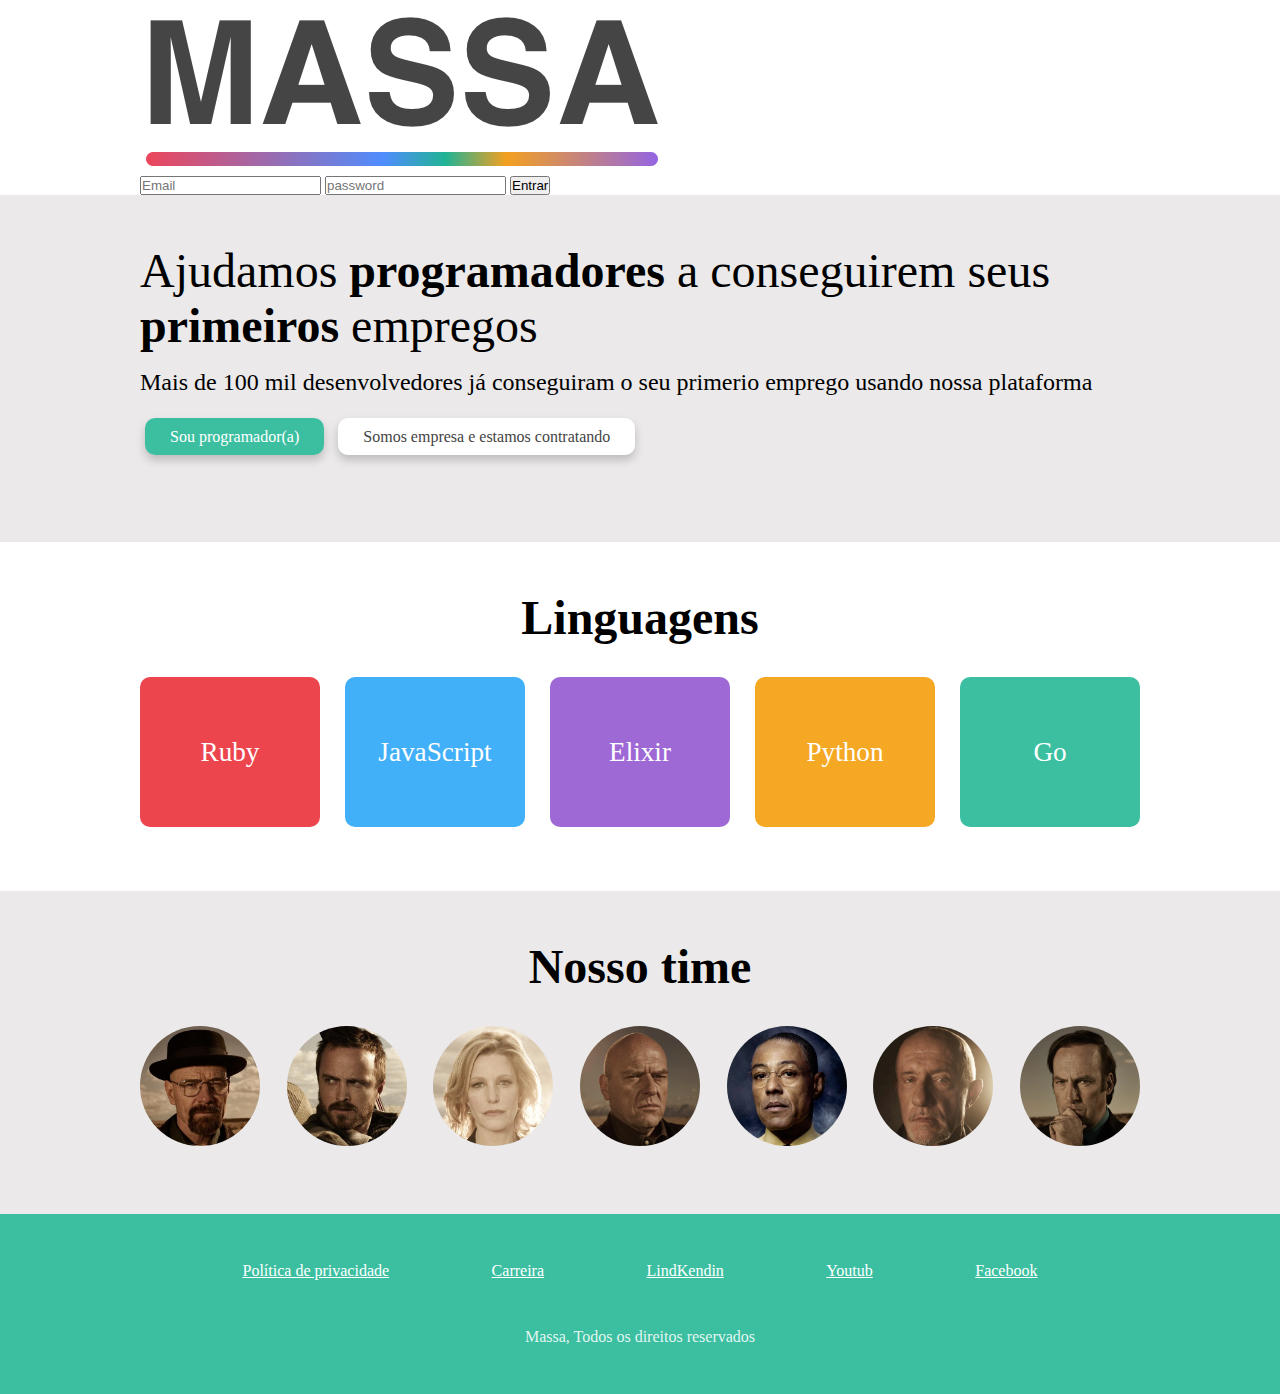
==== Projeto Site/index.html @ a70116a1 "arquivo teste" ====
<!DOCTYPE html>
<html lang="pt-br">
<head>
    <meta charset="UTF-8">
    <meta name="viewport" content="width=device-width, initial-scale=1.0">
    <title>Massa</title>
    <link rel="stylesheet" href="style.css">
    <link rel="preconnect" href="https://fonts.googleapis.com">
    <link rel="preconnect" href="https://fonts.gstatic.com" crossorigin>
    <link rel="stylesheet" href="https://fonts.googleapis.com/css2?family=Roboto:wght@100;400;700&display=swap" >
</head>
<body>
    <header>
        <div class="container">
            <div class="logo">
                <img src="imagens/logo.png" alt="Logo">
            </div>
            <form action="#">
                <input type="email" name="email" id="email" placeholder="Email">
                <input type="password" name="password" id="password" placeholder="password">
                <button type="submit">Entrar</button>
        </div>
        
        </form>
    </header>
    <main>
     
        <section class="intro gray">
            <div class="container">
            <h1 >Ajudamos <strong>programadores </strong>a conseguirem seus <strong>primeiros </strong>empregos</h1>  
            <p>Mais de 100 mil desenvolvedores já conseguiram o seu primerio emprego usando nossa plataforma</p>
          <div class="cta">
            <a href="#" class="button primary">Sou programador(a)</a>
            <a href="#" class="button secondary">Somos empresa e estamos contratando</a>
          </div>
     </div>
    </section>
      <section class="languages">
       <div class="container">
        <h1 class="title">Linguagens</h1>

        <div class="Cards">
            <div class="card red">Ruby</div>
            <div class="card blue">JavaScript</div>
            <div class="card purple">Elixir</div>
            <div class="card yellow">Python</div>
            <div class="card green">Go</div>
       </div>
        </div>
      </section>  
      <section class="team gray">
        <div class="container">
            <h1 class="title">Nosso time</h1>
        <div class="members">
            <div class = "member"><img src="imagens/tean/Material de Apoio-20240227/walter.jpg"alt=""></div>
            <div class = "member"><img src="imagens/tean/Material de Apoio-20240227/jesse.jpg"alt=""></div>
            <div class = "member"><img src="imagens/tean/Material de Apoio-20240227/skyler.jpg"alt=""></div>
            <div class = "member"><img src="imagens/tean/Material de Apoio-20240227/hank.jpg"alt=""></div>
            <div class = "member"><img src="imagens/tean/Material de Apoio-20240227/gus.jpg"alt=""></div>
            <div class = "member"><img src="imagens/tean/Material de Apoio-20240227/mike.jpg"alt=""></div>
            <div class = "member"><img src="imagens/tean/Material de Apoio-20240227/saul.jpg"alt=""></div>

        </div>
        </div>
      </section>  
    </main>
    <footer>
        <div class="container">
            <ul>
                <li><a href="#">Política de privacidade</a></li>
                <li><a href="#">Carreira</a></li>
                <li><a href="#">LindKendin</a></li>
                <li><a href="#">Youtub</a></li>
                <li><a href="#">Facebook</a></li>
            </ul>
            <p class="copyright">Massa, Todos os direitos reservados</p>
        </div>
    </footer>
</body>
</html>
---- Projeto Site/style.css ----
/*reset css ajusta a pagina(como se faz? olhe abaixo)*/
    /*Reset CSS*/

*{
  margin: 0;
  padding: 0;
  box-sizing: 0;
}

.roboto-thin {
  font-family: "Roboto", sans-serif;
  font-weight: 100;
  font-style: normal;
}

.roboto-regular {
  font-family: "Roboto", sans-serif;
  font-weight: 400;
  font-style: normal;
}

.roboto-bold {
  font-family: "Roboto", sans-serif;
  font-weight: 700;
  font-style: normal;
}

section{
  padding: 3rem 0 4rem 0;
}

h1{
  font-size: 3rem;
  font-weight: normal;
}

h1.title{
  margin-bottom: 2rem;
  text-align: center;
  font-weight: bold;
}

.gray{
  background-color: #ebe9e9;
}

.container{
  max-width: 1000px;
  margin: auto;
  padding: 0 1rem;
}

.intro p{
  margin: 1rem 0;
  font-size: 1.5rem;
  font-weight: 100;
}

.intro .cta{
  margin: 2rem 0;
}

.button {
   /*background-color: #d542df;
   color: white;*/
   padding: 10px 25px;
   text-decoration: none;
   border-radius: 10px;
   margin: 5px;
   box-shadow: 0 5px 10px 0 rgba(0, 0, 0, 0.2);
}

.button:hover{
  box-shadow: 0 5px 10px 0 rgba(0, 0, 0, 0.5);
}

.primary{
  background-color: #3cbfa1;
  color: white;
}

.secondary{
  background-color: white;
  color: #444;
}

.Cards{
   display: flex;
   justify-content: space-between;
}

.card{
  display: flex;
  flex-direction: column;
  justify-content: center;
  text-align: center;

  width: 18%;
  height: 150px;

  border-radius: 10px;
  color: white;
  font-size: 1.7rem;
}
.card.red{
  background-color: #ec454e;
}
.card.blue{
  background-color: #42b0f8 ;
}
.card.purple{
  background-color: #9e69d5;
}
.card.yellow{
  background-color: #f4a823;
}
.card.green{
  background-color: #3cbfa1;
}

.members{
  display: flex;
  justify-content: space-between;
}

.member img{
  width: 120px;
  height: 120px;
  border-radius: 50%;
}

footer{
  background-color:#3cbfa1;}

  footer ul{
    display:flex;
    justify-content:space-evenly;

    padding-top: 3rem;
    list-style-type: none;
  }

  footer a{
    color: white
  }
  footer p.copyright{
    padding: 3rem 0;
    color: #ffffffdd;
    text-align: center;
  }
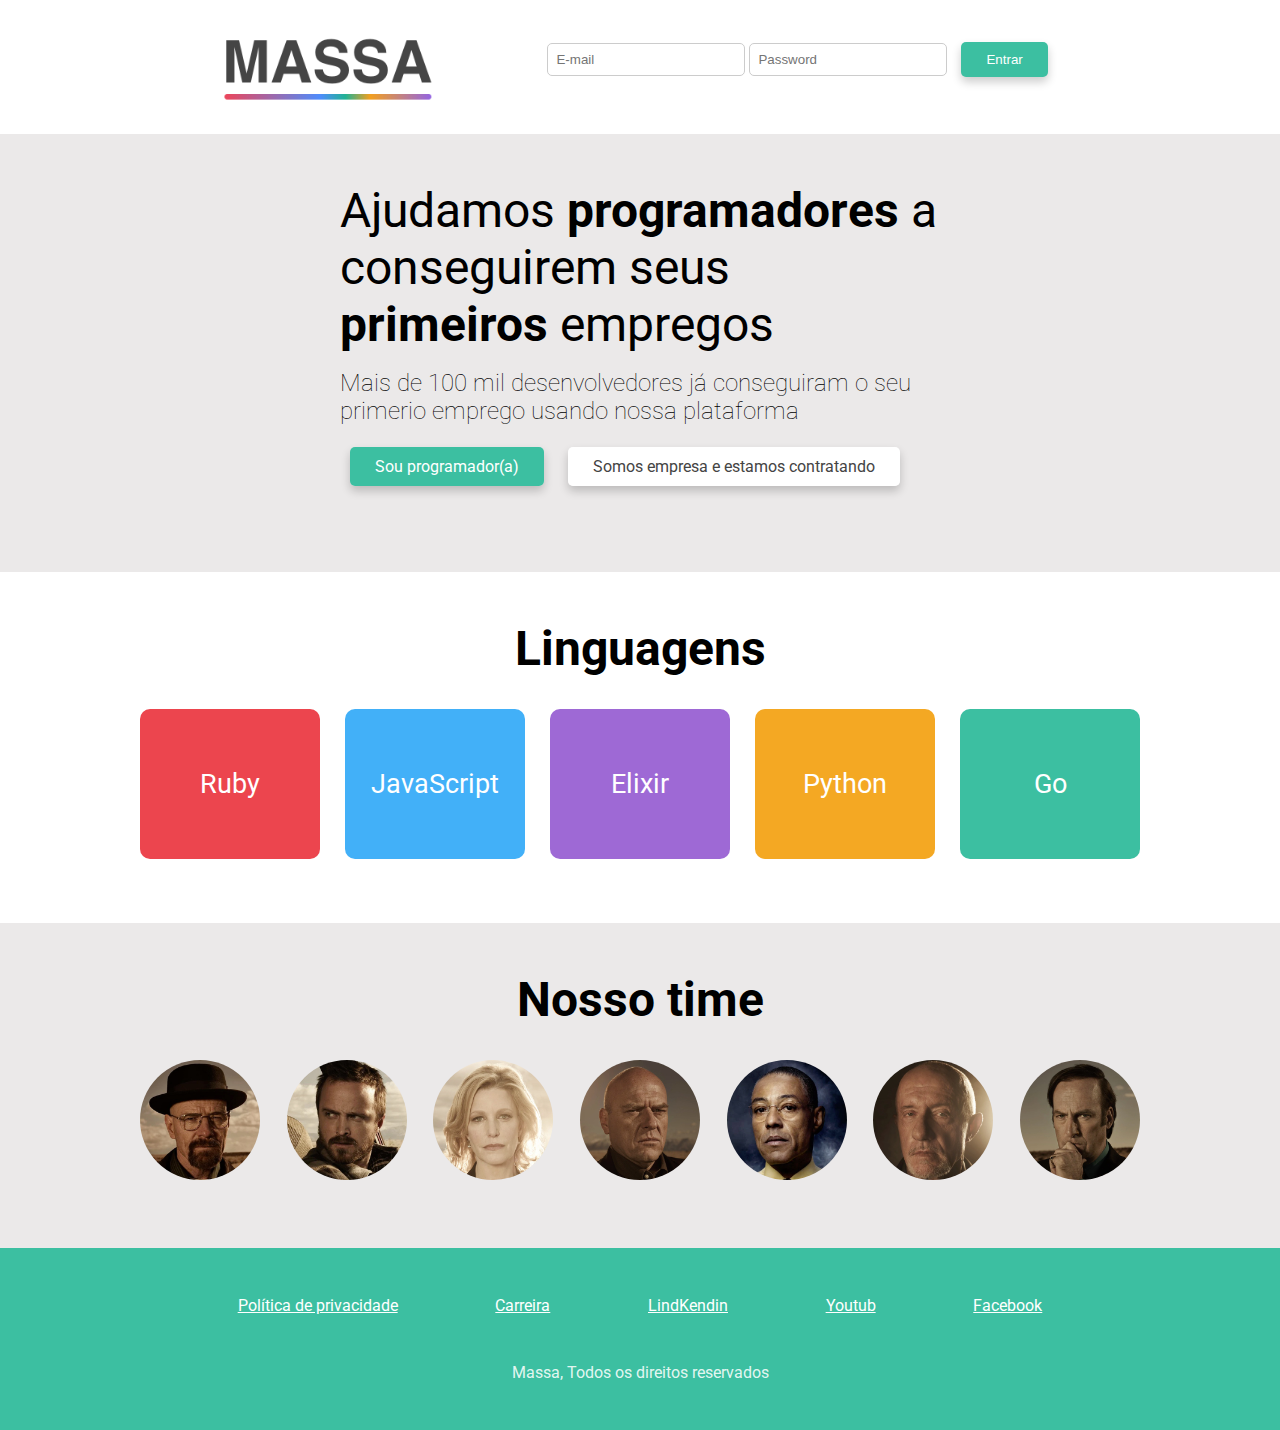
==== commit 5d63ca84: "proejetoAtualizado" ====
--- a/Projeto Site/index.html
+++ b/Projeto Site/index.html
@@ -15,26 +15,29 @@
             <div class="logo">
                 <img src="imagens/logo.png" alt="Logo">
             </div>
-            <form action="#">
-                <input type="email" name="email" id="email" placeholder="Email">
-                <input type="password" name="password" id="password" placeholder="password">
-                <button type="submit">Entrar</button>
+            <div class="sign-in">
+                <form action="#">
+                    <input type="email" name="email" id="email" placeholder="E-mail">
+                    <input type="password" name="password" id="password" placeholder="Password">
+                    <button type="submit" class="button primary">Entrar</button>
+                </form>
+            </div>
         </div>
-        
-        </form>
     </header>
     <main>
      
         <section class="intro gray">
             <div class="container">
-            <h1 >Ajudamos <strong>programadores </strong>a conseguirem seus <strong>primeiros </strong>empregos</h1>  
-            <p>Mais de 100 mil desenvolvedores já conseguiram o seu primerio emprego usando nossa plataforma</p>
-          <div class="cta">
-            <a href="#" class="button primary">Sou programador(a)</a>
-            <a href="#" class="button secondary">Somos empresa e estamos contratando</a>
-          </div>
-     </div>
-    </section>
+                <div class="hero">
+                    <h1 >Ajudamos <strong>programadores </strong>a conseguirem seus <strong>primeiros </strong>empregos</h1>  
+                    <p>Mais de 100 mil desenvolvedores já conseguiram o seu primerio emprego usando nossa plataforma</p>
+                    <div class="cta">
+                        <a href="#" class="button primary">Sou programador(a)</a>
+                        <a href="#" class="button secondary">Somos empresa e estamos contratando</a>
+                    </div>
+                </div>
+            </div>
+        </section>
       <section class="languages">
        <div class="container">
         <h1 class="title">Linguagens</h1>
@@ -51,7 +54,7 @@
       <section class="team gray">
         <div class="container">
             <h1 class="title">Nosso time</h1>
-        <div class="members">
+            <div class="members">
             <div class = "member"><img src="imagens/tean/Material de Apoio-20240227/walter.jpg"alt=""></div>
             <div class = "member"><img src="imagens/tean/Material de Apoio-20240227/jesse.jpg"alt=""></div>
             <div class = "member"><img src="imagens/tean/Material de Apoio-20240227/skyler.jpg"alt=""></div>
--- a/Projeto Site/style.css
+++ b/Projeto Site/style.css
@@ -7,6 +7,42 @@
   padding: 0;
   box-sizing: 0;
 }
+
+body {
+  font-family: "Roboto", sans-serif;
+  color: 444;
+}
+
+header div{
+  display: flex;
+  justify-content: space-evenly;
+  padding: 2rem;
+}
+
+.logo img{
+  width: 211px;
+}
+
+.sing-in{
+  display: flex;
+  flex-direction: column;
+  justify-content: center;
+}
+.sign-in button{
+  border: none;
+}
+
+
+input[type="text"], 
+      [type="email"],
+       [type="password"]{
+  width: 180px;
+  padding: 0.5rem;
+  border-radius: 5px;
+  border: 1px solid #ccc;
+}
+
+
 
 .roboto-thin {
   font-family: "Roboto", sans-serif;
@@ -25,10 +61,13 @@
   font-weight: 700;
   font-style: normal;
 }
-
+/*margens*/
 section{
   padding: 3rem 0 4rem 0;
 }
+
+
+
 
 h1{
   font-size: 3rem;
@@ -44,6 +83,7 @@
 .gray{
   background-color: #ebe9e9;
 }
+/* color zilla*/
 
 .container{
   max-width: 1000px;
@@ -51,6 +91,10 @@
   padding: 0 1rem;
 }
 
+.hero{
+  width: 60%;
+  margin: auto;
+}
 .intro p{
   margin: 1rem 0;
   font-size: 1.5rem;
@@ -66,8 +110,8 @@
    color: white;*/
    padding: 10px 25px;
    text-decoration: none;
-   border-radius: 10px;
-   margin: 5px;
+   border-radius: 5px;
+   margin: 10px;
    box-shadow: 0 5px 10px 0 rgba(0, 0, 0, 0.2);
 }
 
